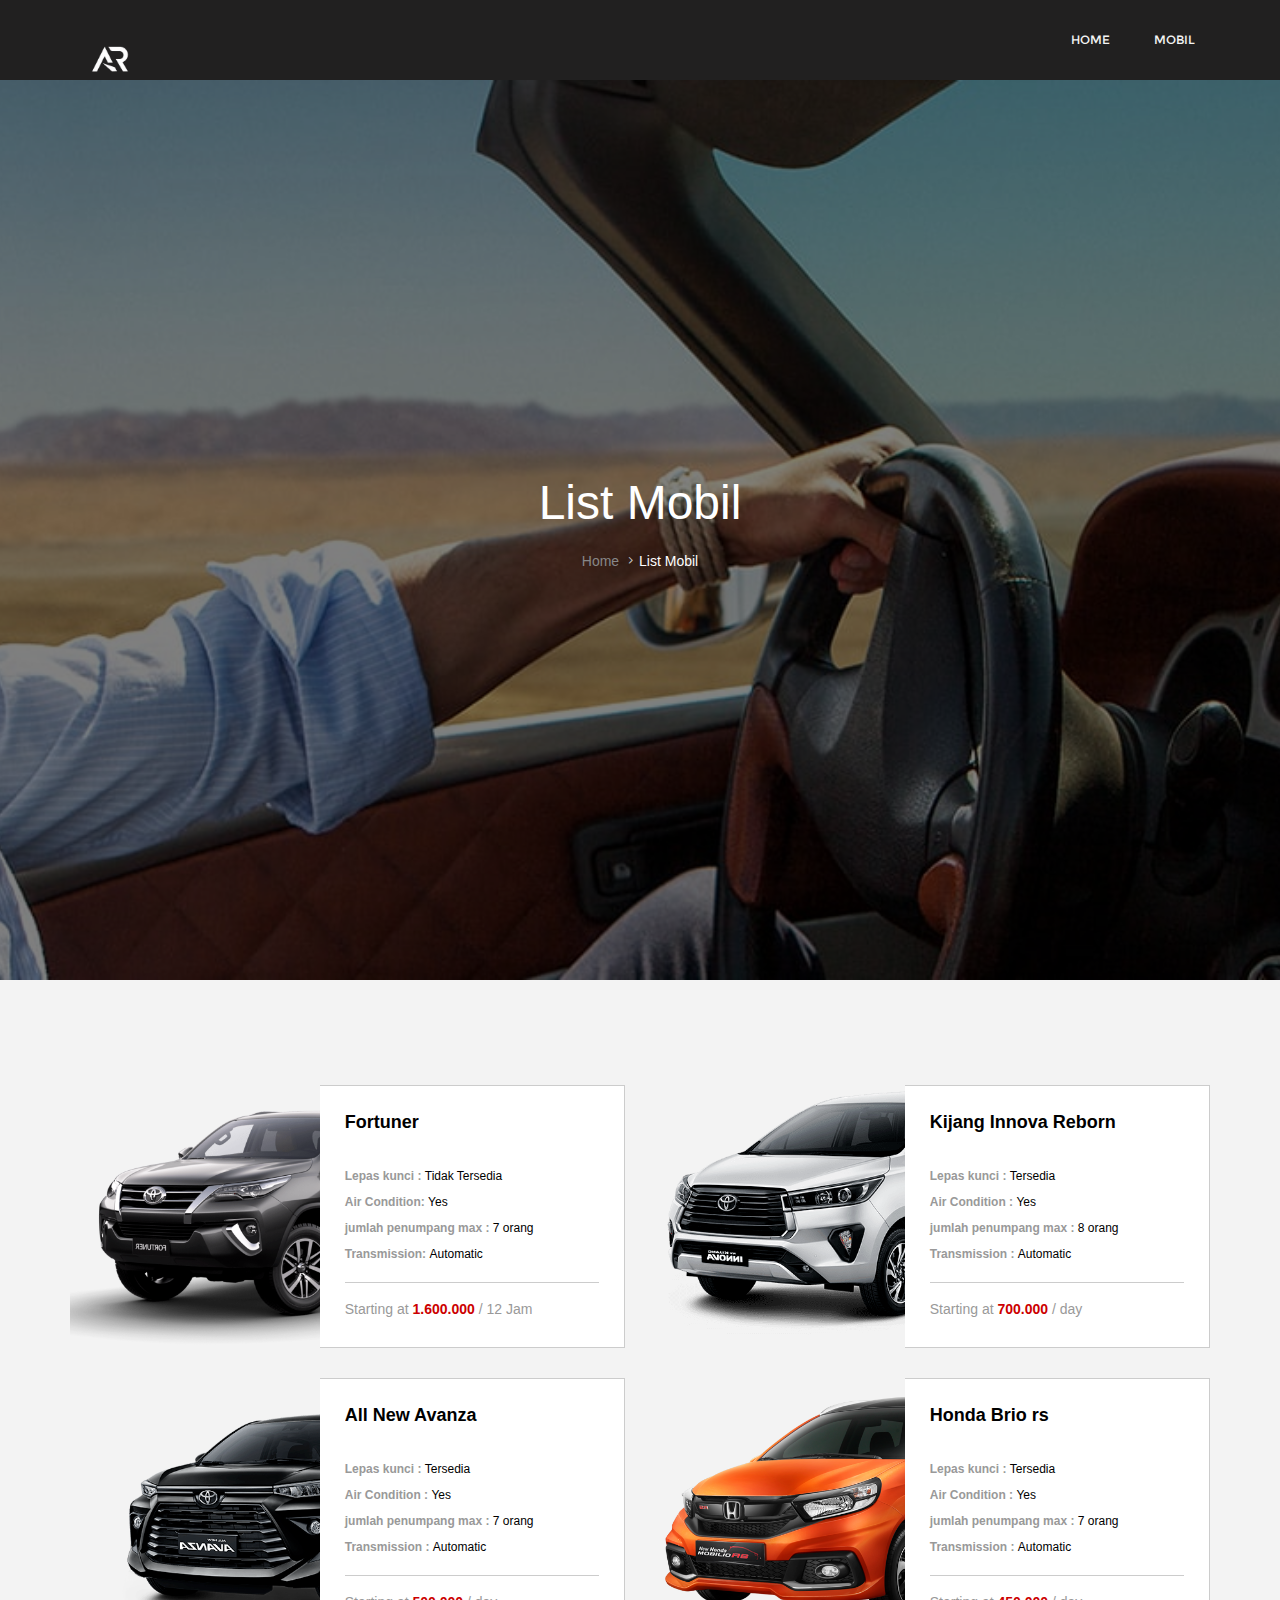
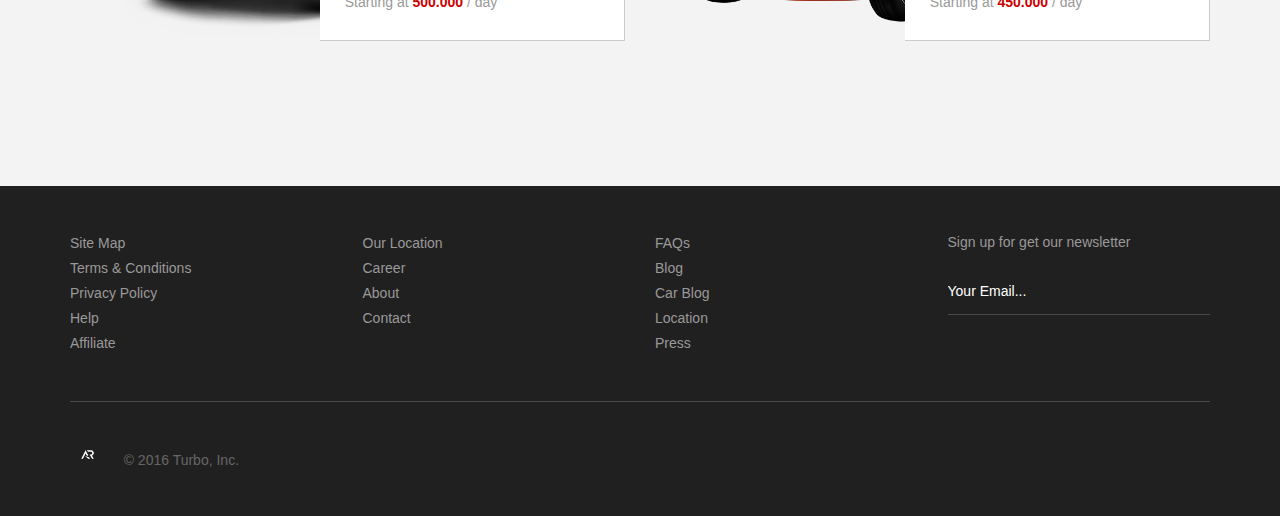
==== car-listing-list.html @ 5e35bd70 "change banner" ====
<!DOCTYPE html>
<html lang="en">
  <head>
    <meta charset="UTF-8">
    <meta http-equiv="X-UA-Compatible" content="IE=edge">
    <meta name="viewport" content="width=device-width, initial-scale=1">
    <title>Andina Rental</title>
    <!-- Google fonts -->
    <link rel="stylesheet" href="css/turbo.style.css">
    <!-- HTML5 shim and Respond.js for IE8 support of HTML5 elements and media queries -->
    <!-- WARNING: Respond.js doesn't work if you view the page via file:// -->
    <!--[if lt IE 9]>
      <script src="https://oss.maxcdn.com/html5shiv/3.7.2/html5shiv.min.js"></script>
      <script src="https://oss.maxcdn.com/respond/1.4.2/respond.min.js"></script>
    <![endif]-->
  </head>
  <body>
    <div id="fakeloader">
      <div class="spinner5">
        <div class="cube1"></div>
        <div class="cube2"></div>
      </div>
    </div>
    <div id="main-wrapper">
      <header class="header">
        <nav class="navbar navbar-default" id="sticker">
          <div class="container">
            <!-- Brand and toggle get grouped for better mobile display -->
            <div class="navbar-header">
              <button type="button" class="navbar-toggle collapsed" data-toggle="collapse" data-target="#bs-example-navbar-collapse-1" aria-expanded="false">
                <span class="sr-only">Toggle navigation</span>
                <span class="icon-bar"></span>
                <span class="icon-bar"></span>
                <span class="icon-bar"></span>
              </button>
              <a class="navbar-brand" href="index.html"><img src="./img/company-logo.png" alt=""/></a>
            </div>

            <!-- Collect the nav links, forms, and other content for toggling -->
            <div class="collapse navbar-collapse" id="bs-example-navbar-collapse-1">
              <ul class="nav navbar-nav navbar-right">
                <li class="dropdown">
                  <a href="index.html" class="dropdown-toggle" data-toggle="dropdown" role="button"
                                                                                      aria-haspopup="true" aria-expanded="false">Home <span class="ion-chevron-down"></span></a>
                  <ul class="dropdown-menu">
                    <li><a href="index.html">Home</a></li>
                  </ul>
                </li>
            
                <li class="dropdown">
                  <a href="car-listing-list.html">Mobil</a>
                </li>
              </ul>
            </div><!-- /.navbar-collapse -->
          </div><!-- /.container-fluid -->
        </nav>
      </header> <!-- end header -->
      <div class="inner-page-banner" style="background: url('img/inner-banner/listing-banner.jpg') top center no-repeat; background-size: cover;">
        <div class="rq-overlay"></div>
        <div class="container">
          <div class="rq-title-container bredcrumb-title text-center">
            <h2 class="rq-title">List Mobil</h2>
            <ol class="breadcrumb rq-subtitle secondary">
              <li><a href="#">Home</a></li>
              <li class="active">List Mobil</li>
            </ol>
          </div>
        </div>
      </div> <!-- /. inner pagebanner -->
      <div class="rq-page-content">
        <div class="rq-content-block gray-bg small-padding-top">
          <div class="container">
            
            

            <div class="rq-car-listing-wrapper">
              <div class="rq-listing-choose rq-listing-list">
                <div class="row">
                  <div class="col-md-4 col-sm-6">
                    <div class="listing-single">
                      <div class="listing-img">
                        <img src="img/car-listing-grid/car1.png" alt="">
                      </div>
                      <div class="listing-details">
                        <h5 class="car-brand">FORTUNER</h5>
                        <h3 class="car-name"><a href="#">Fortuner</a></h3>
                        <ul class="rating-list">
                          <li><i class="ion-star"></i></li>
                          <li><i class="ion-star"></i></li>
                          <li><i class="ion-star"></i></li>
                          <li><i class="ion-star"></i></li>
                          <li><i class="ion-star"></i></li>
                        </ul>
                        <ul>
                          <li>Lepas kunci : <span>Tidak Tersedia</span></li>
                          <li>Air Condition: <span>Yes</span></li>
                          <li>jumlah penumpang max : <span>7 orang</span></li>
                          <li>Transmission: <span>Automatic</span></li>
                        </ul>
                        <div class="listing-footer">
                          <span>
                            Starting at <span class="price">1.600.000</span> / 12 Jam
                          </span>
                        </div>

                      </div>
                    </div>
                  </div>
                  <div class="col-md-4 col-sm-6">
                    <div class="listing-single">
                      <div class="listing-img">
                        <img src="img/car-listing-grid/car2.png" alt="">
                      </div>
                      <div class="listing-details">
                        <h5 class="car-brand">Kijang</h5>
                        <h3 class="car-name"><a href="#">Kijang Innova Reborn</a></h3>
                        <ul class="rating-list">
                          <li><i class="ion-star"></i></li>
                          <li><i class="ion-star"></i></li>
                          <li><i class="ion-star"></i></li>
                          <li><i class="ion-star"></i></li>
                          <li><i class="ion-star"></i></li>
                        </ul>
                        <ul>
                          <li>Lepas kunci : <span>Tersedia</span></li>
                          <li>Air Condition : <span>Yes</span></li>
                          <li>jumlah penumpang max : <span>8 orang</span></li>
                          <li>Transmission : <span>Automatic</span></li>
                        </ul>
                        <div class="listing-footer">
                      
                          <span>
                            Starting at <span class="price">700.000</span> / day
                          </span>
                        </div>

                      </div>
                    </div>
                  </div>
                  <div class="col-md-4 col-sm-6">
                    <div class="listing-single">
                      <div class="listing-img">
                        <img src="img/car-listing-grid/car3.png" alt="">
                      </div>
                      <div class="listing-details">
                        <h5 class="car-brand">Toyota</h5>
                        <h3 class="car-name"><a href="#">All New Avanza</a></h3>
                        <ul class="rating-list">
                          <li><i class="ion-star"></i></li>
                          <li><i class="ion-star"></i></li>
                          <li><i class="ion-star"></i></li>
                          <li><i class="ion-star"></i></li>
                          <li><i class="ion-star"></i></li>
                        </ul>
                        <ul>
                          <li>Lepas kunci : <span>Tersedia</span></li>
                          <li>Air Condition : <span>Yes</span></li>
                          <li>jumlah penumpang max : <span>7 orang</span></li>
                          <li>Transmission : <span>Automatic</span></li>
                        </ul>
                        <div class="listing-footer">
                         
                          <span>
                            Starting at <span class="price">500.000</span> / day
                          </span>
                        </div>
                      </div>
                    </div>
                  </div>
                  <div class="col-md-4 col-sm-6">
                    <div class="listing-single">
                      <div class="listing-img">
                        <img src="img/car-listing-grid/car4.png" alt="">
                      </div>
                      <div class="listing-details">
                        <h5 class="car-brand">Honda</h5>
                        <h3 class="car-name"><a href="#">Honda Brio rs</a></h3>
                        <ul class="rating-list">
                          <li><i class="ion-star"></i></li>
                          <li><i class="ion-star"></i></li>
                          <li><i class="ion-star"></i></li>
                          <li><i class="ion-star"></i></li>
                          <li><i class="ion-star"></i></li>
                        </ul>
                        <ul>
                          <li>Lepas kunci : <span>Tersedia</span></li>
                          <li>Air Condition : <span>Yes</span></li>
                          <li>jumlah penumpang max : <span>7 orang</span></li>
                          <li>Transmission : <span>Automatic</span></li>
                        </ul>
                        <div class="listing-footer">
                          <span>
                            Starting at <span class="price">450.000</span> / day
                          </span>
                        </div>

                      </div>
                    </div>
                  </div>

                      </div>
                    </div>
                  </div>
                </div>
              </div>
            </div>

          </div>
        </div>  <!-- /.rq-content-block -->
      </div>

    </div> <!-- end #main-wrapper -->
    <footer class="rq-footer">
      <div class="rq-main-footer">
        <div class="container">
          <button class="toggle-widget">Footer widget</button>
          <div class="footer-widget">
            <div class="row">
              <div class="col-md-3 col-sm-3">
                <div class="widget-list">
                  <ul>
                    <li><a href="#">Site map</a></li>
                    <li><a href="#">Terms & Conditions</a></li>
                    <li><a href="#">Privacy Policy</a></li>
                    <li><a href="#">Help</a></li>
                    <li><a href="#">Affiliate</a></li>
                  </ul>
                </div>
              </div>
              <div class="col-md-3 col-sm-3">
                <div class="widget-list">
                  <ul class="address">
                    <li><a href="#">Our Location</a></li>
                    <li><a href="#">Career</a></li>
                    <li><a href="#">About</a></li>
                    <li><a href="#">Contact</a></li>
                  </ul>
                </div>
              </div>
              <div class="col-md-3 col-sm-3">
                <div class="widget-list">
                  <ul class="address">
                    <li><a href="#">FAQs</a></li>
                    <li><a href="#">Blog</a></li>
                    <li><a href="#">Car Blog</a></li>
                    <li><a href="#">Location</a></li>
                    <li><a href="#">Press</a></li>
                  </ul>
                </div>
              </div>
              <div class="col-md-3 col-sm-3">
                <div class="widget-list">
                  <div class="rq-newsletter">
                    <h5>Sign up for get our newsletter</h5>
                    <form action="#">
                      <input class="fq-newsletter-form" type="text" placeholder="Your Email...">
                      <button class="rq-btn" type="submit"><i class="ion-android-send"></i></button>
                    </form>
                  </div>
                </div>
              </div>
            </div>
          </div>
        </div>
      </div> <!-- /.rq-main-footer -->
      <div class="rq-copyright-section">
        <div class="container">
          <div class="copyright-content">
            <p><a href="#"><img src="img/company-logo.png" alt=""></a> © 2016 <a href="#">Turbo, Inc</a>.</p>
            <ul class="list-unstyled social-list">
              <li><a href="#"><i class="fa fa-twitter"></i></a></li>
              <li><a href="#"><i class="fa fa-facebook"></i></a></li>
              <li><a href="#"><i class="fa fa-google-plus"></i></a></li>
              <li><a href="#"><i class="fa fa-linkedin"></i></a></li>
              <li><a href="#"><i class="fa fa-rss"></i></a></li>
            </ul>
          </div>
        </div>
      </div> <!-- /.rq-copyright-section -->
    </footer>
    
    <script type="text/javascript" src="js/jquery.min.js"></script>
    <script type="text/javascript" src="js/moment.min.js"></script>
    <script type="text/javascript" src="js/scripts.js" ></script>

  </body>
</html>
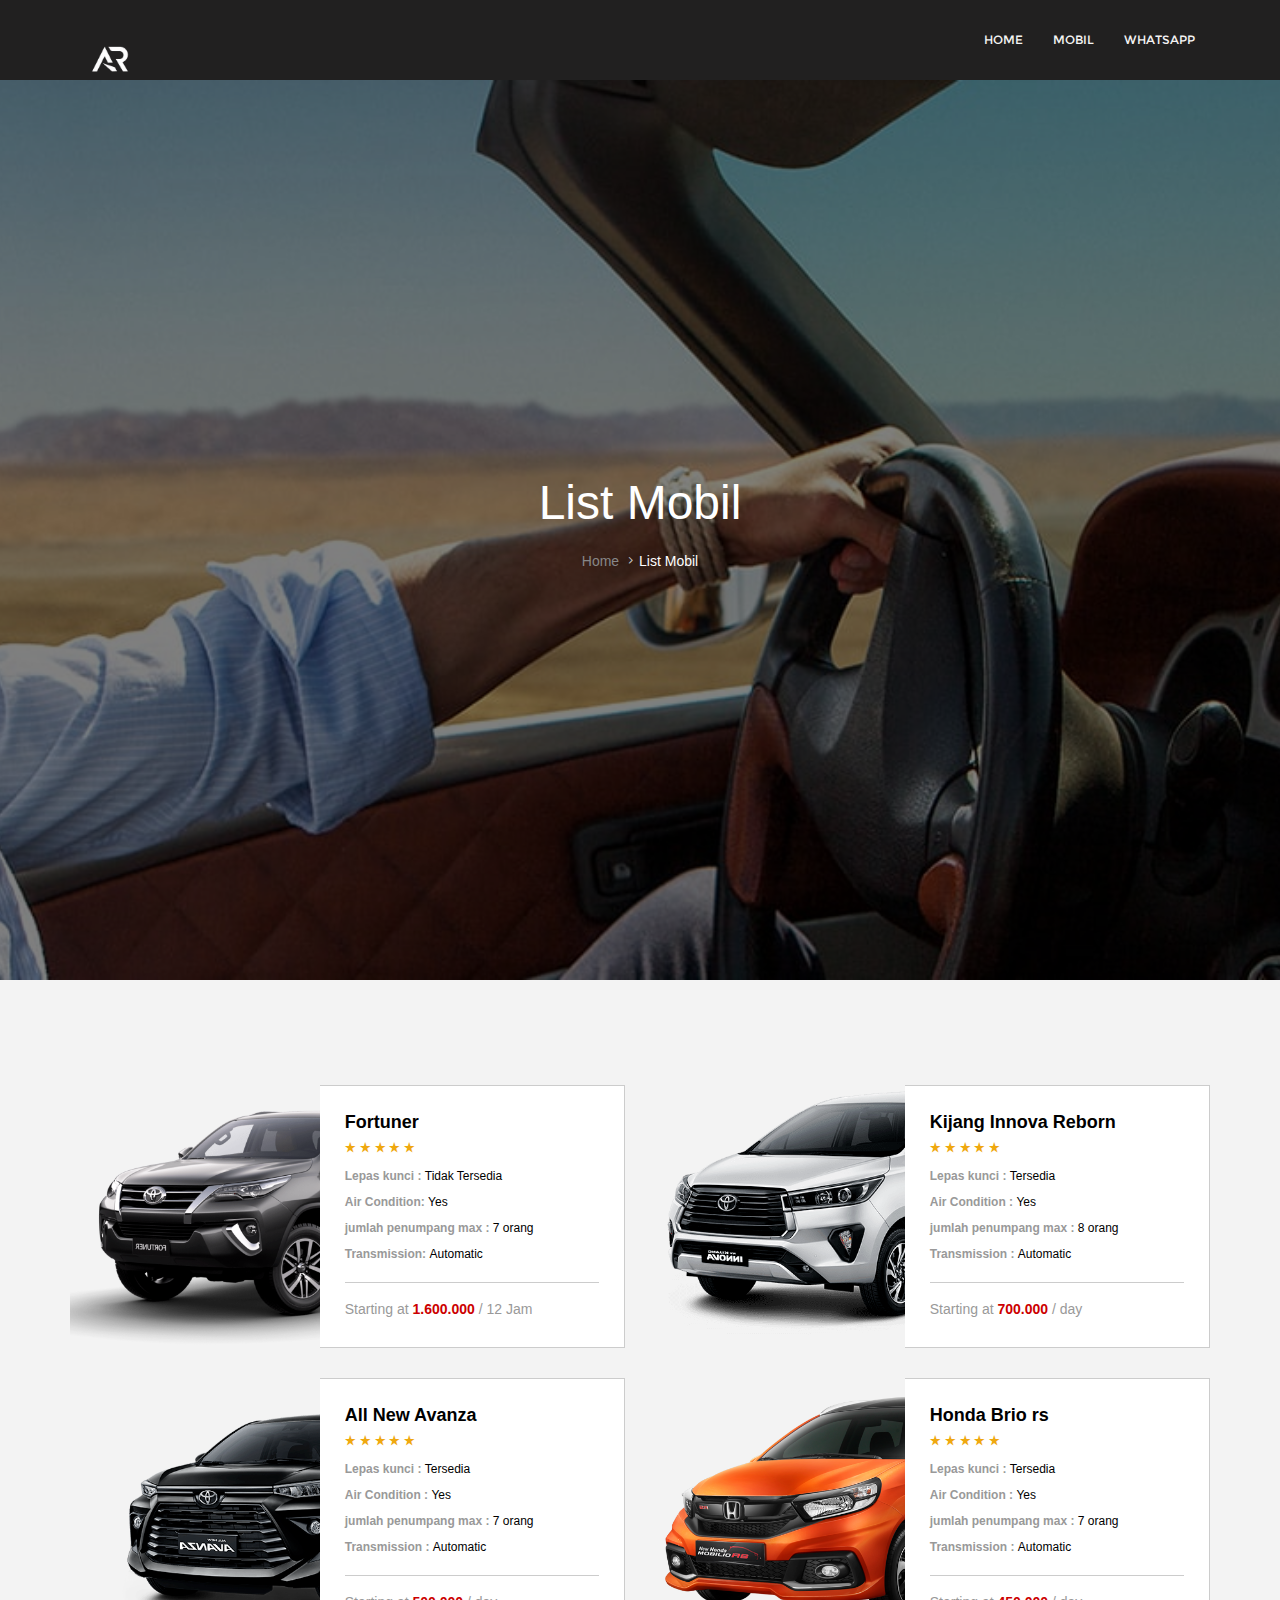
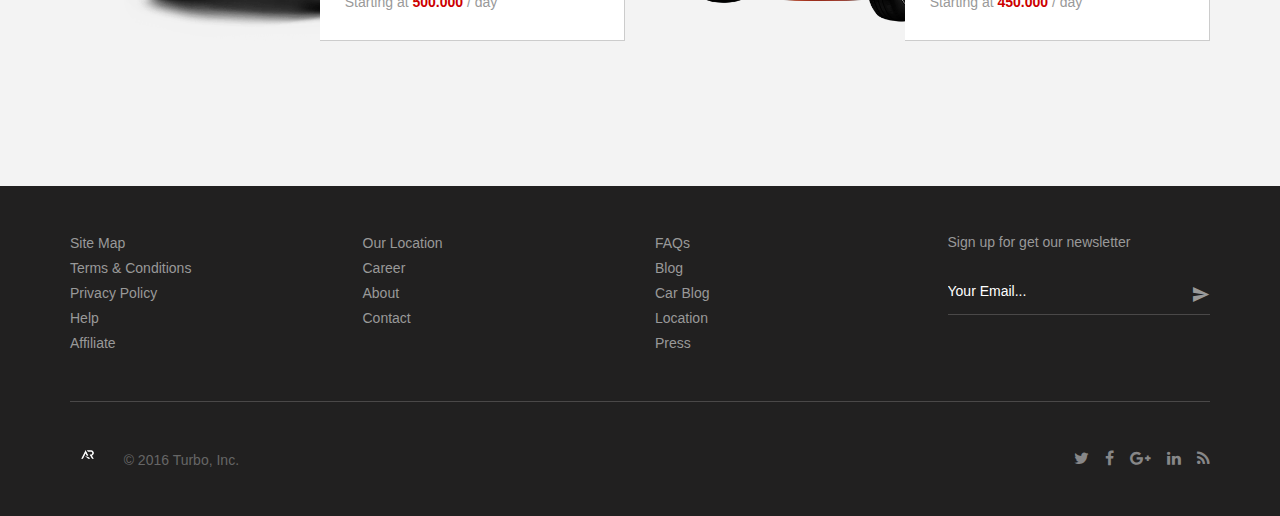
==== commit e8e8bcd9: "change banner" ====
--- a/car-listing-list.html
+++ b/car-listing-list.html
@@ -40,15 +40,13 @@
             <div class="collapse navbar-collapse" id="bs-example-navbar-collapse-1">
               <ul class="nav navbar-nav navbar-right">
                 <li class="dropdown">
-                  <a href="index.html" class="dropdown-toggle" data-toggle="dropdown" role="button"
-                                                                                      aria-haspopup="true" aria-expanded="false">Home <span class="ion-chevron-down"></span></a>
-                  <ul class="dropdown-menu">
-                    <li><a href="index.html">Home</a></li>
-                  </ul>
-                </li>
+                  <a href="index.html">Home</a>
             
                 <li class="dropdown">
                   <a href="car-listing-list.html">Mobil</a>
+
+                <li class="dropdown">
+                  <a href="https://api.whatsapp.com/send?phone=081248856655&text=Halo apakah mobil tersedia">Whatsapp</a>
                 </li>
               </ul>
             </div><!-- /.navbar-collapse -->
@@ -208,7 +206,7 @@
           </div>
         </div>  <!-- /.rq-content-block -->
       </div>
-
+      
     </div> <!-- end #main-wrapper -->
     <footer class="rq-footer">
       <div class="rq-main-footer">
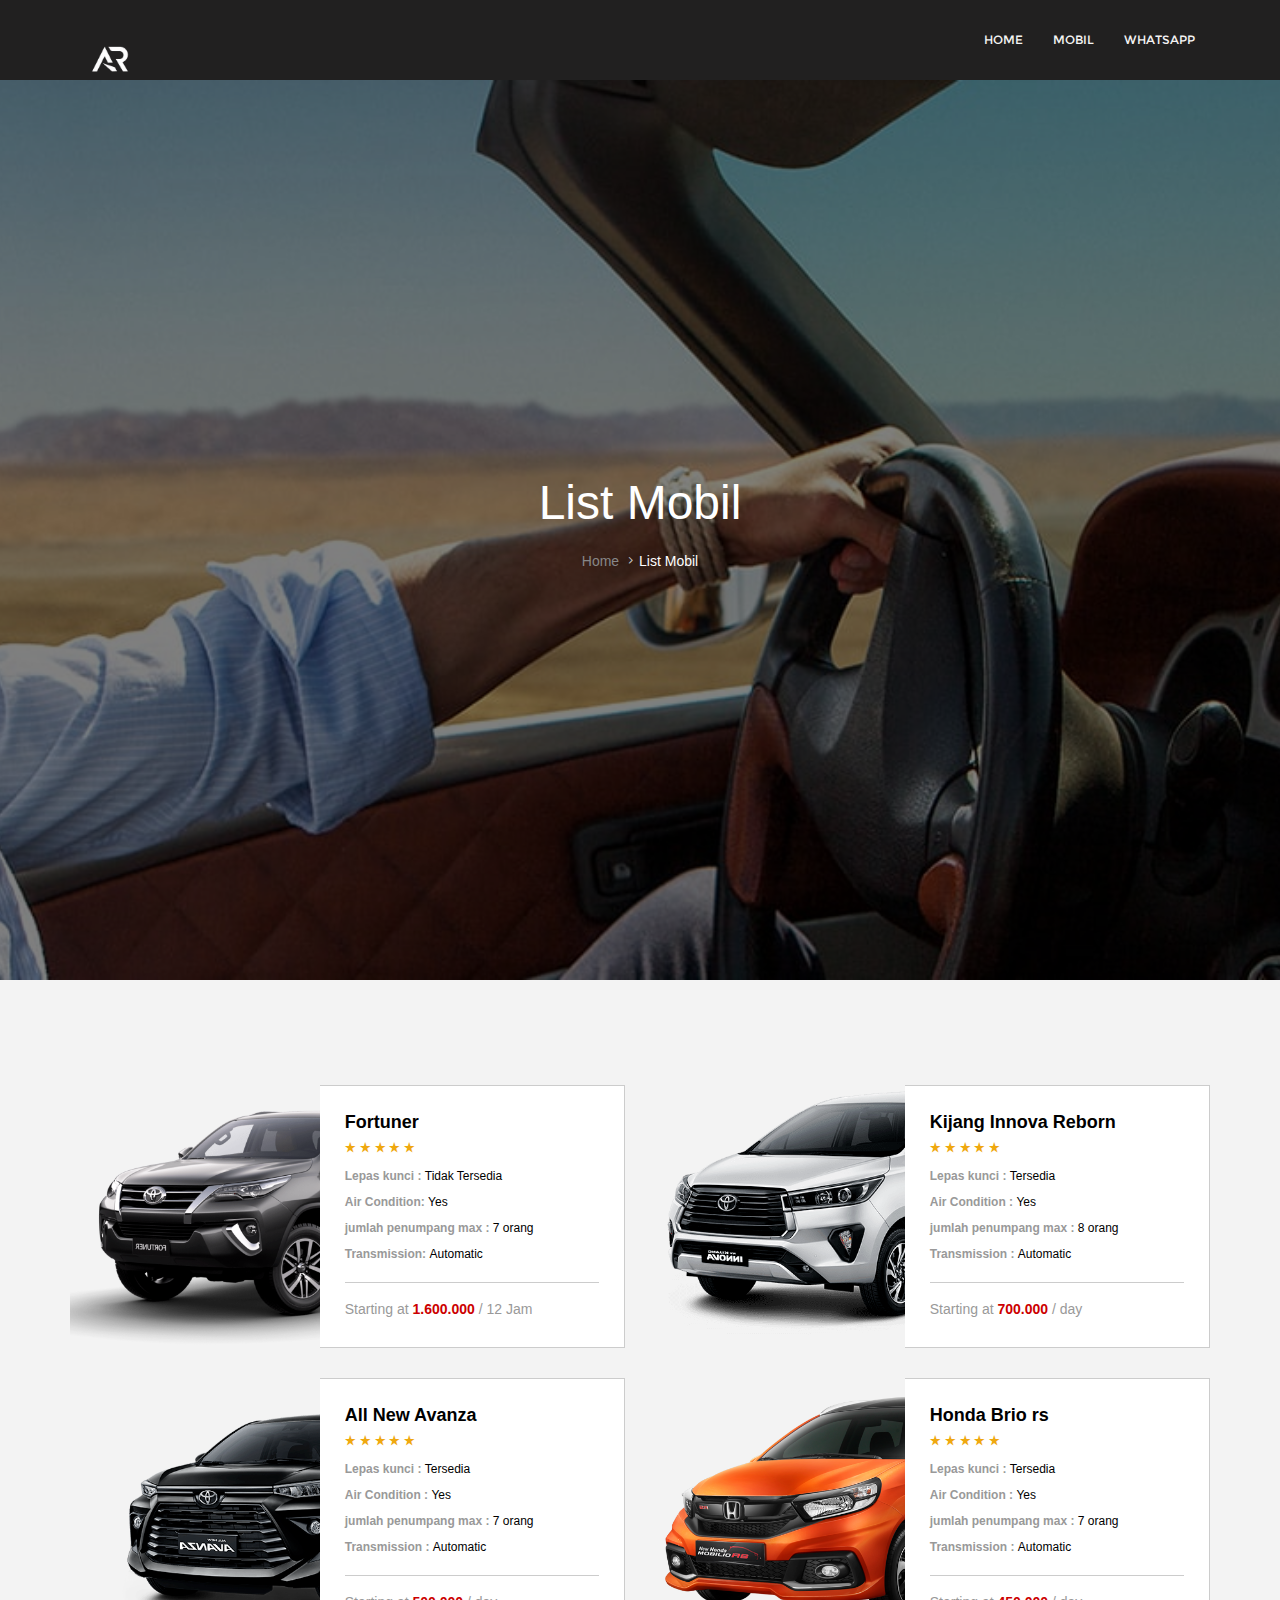
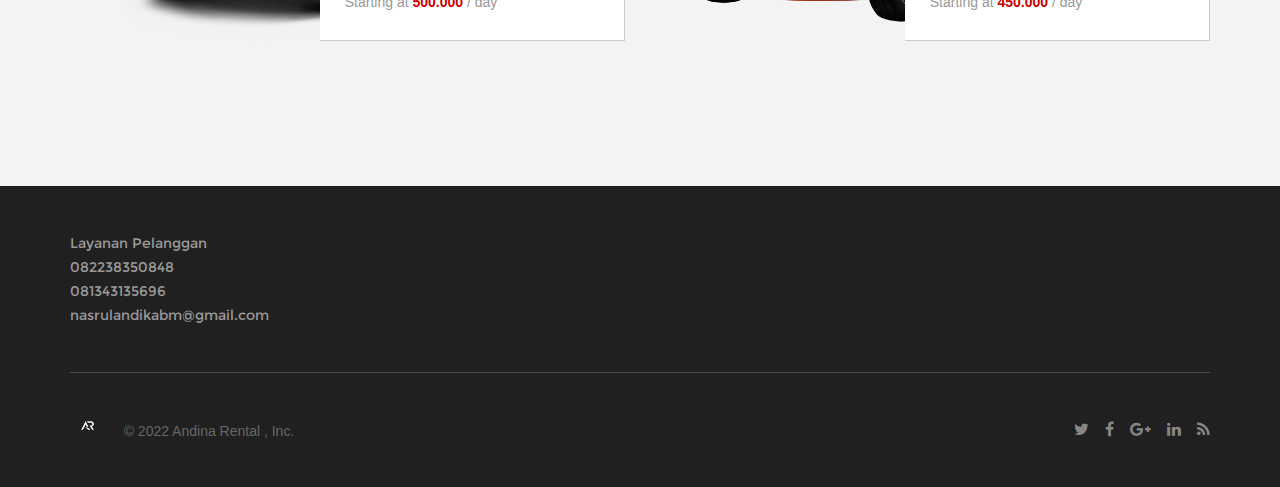
==== commit d041353a: "change footer" ====
--- a/car-listing-list.html
+++ b/car-listing-list.html
@@ -217,44 +217,11 @@
               <div class="col-md-3 col-sm-3">
                 <div class="widget-list">
                   <ul>
-                    <li><a href="#">Site map</a></li>
-                    <li><a href="#">Terms & Conditions</a></li>
-                    <li><a href="#">Privacy Policy</a></li>
-                    <li><a href="#">Help</a></li>
-                    <li><a href="#">Affiliate</a></li>
+                    <li>Layanan Pelanggan</li>
+                    <li>082238350848<br>
+                        081343135696<br>
+                        nasrulandikabm@gmail.com<br></li>
                   </ul>
-                </div>
-              </div>
-              <div class="col-md-3 col-sm-3">
-                <div class="widget-list">
-                  <ul class="address">
-                    <li><a href="#">Our Location</a></li>
-                    <li><a href="#">Career</a></li>
-                    <li><a href="#">About</a></li>
-                    <li><a href="#">Contact</a></li>
-                  </ul>
-                </div>
-              </div>
-              <div class="col-md-3 col-sm-3">
-                <div class="widget-list">
-                  <ul class="address">
-                    <li><a href="#">FAQs</a></li>
-                    <li><a href="#">Blog</a></li>
-                    <li><a href="#">Car Blog</a></li>
-                    <li><a href="#">Location</a></li>
-                    <li><a href="#">Press</a></li>
-                  </ul>
-                </div>
-              </div>
-              <div class="col-md-3 col-sm-3">
-                <div class="widget-list">
-                  <div class="rq-newsletter">
-                    <h5>Sign up for get our newsletter</h5>
-                    <form action="#">
-                      <input class="fq-newsletter-form" type="text" placeholder="Your Email...">
-                      <button class="rq-btn" type="submit"><i class="ion-android-send"></i></button>
-                    </form>
-                  </div>
                 </div>
               </div>
             </div>
@@ -264,7 +231,7 @@
       <div class="rq-copyright-section">
         <div class="container">
           <div class="copyright-content">
-            <p><a href="#"><img src="img/company-logo.png" alt=""></a> © 2016 <a href="#">Turbo, Inc</a>.</p>
+            <p><a href="#"><img src="img/company-logo.png" alt=""></a> © 2022 <a href="#">Andina Rental , Inc</a>.</p>
             <ul class="list-unstyled social-list">
               <li><a href="#"><i class="fa fa-twitter"></i></a></li>
               <li><a href="#"><i class="fa fa-facebook"></i></a></li>
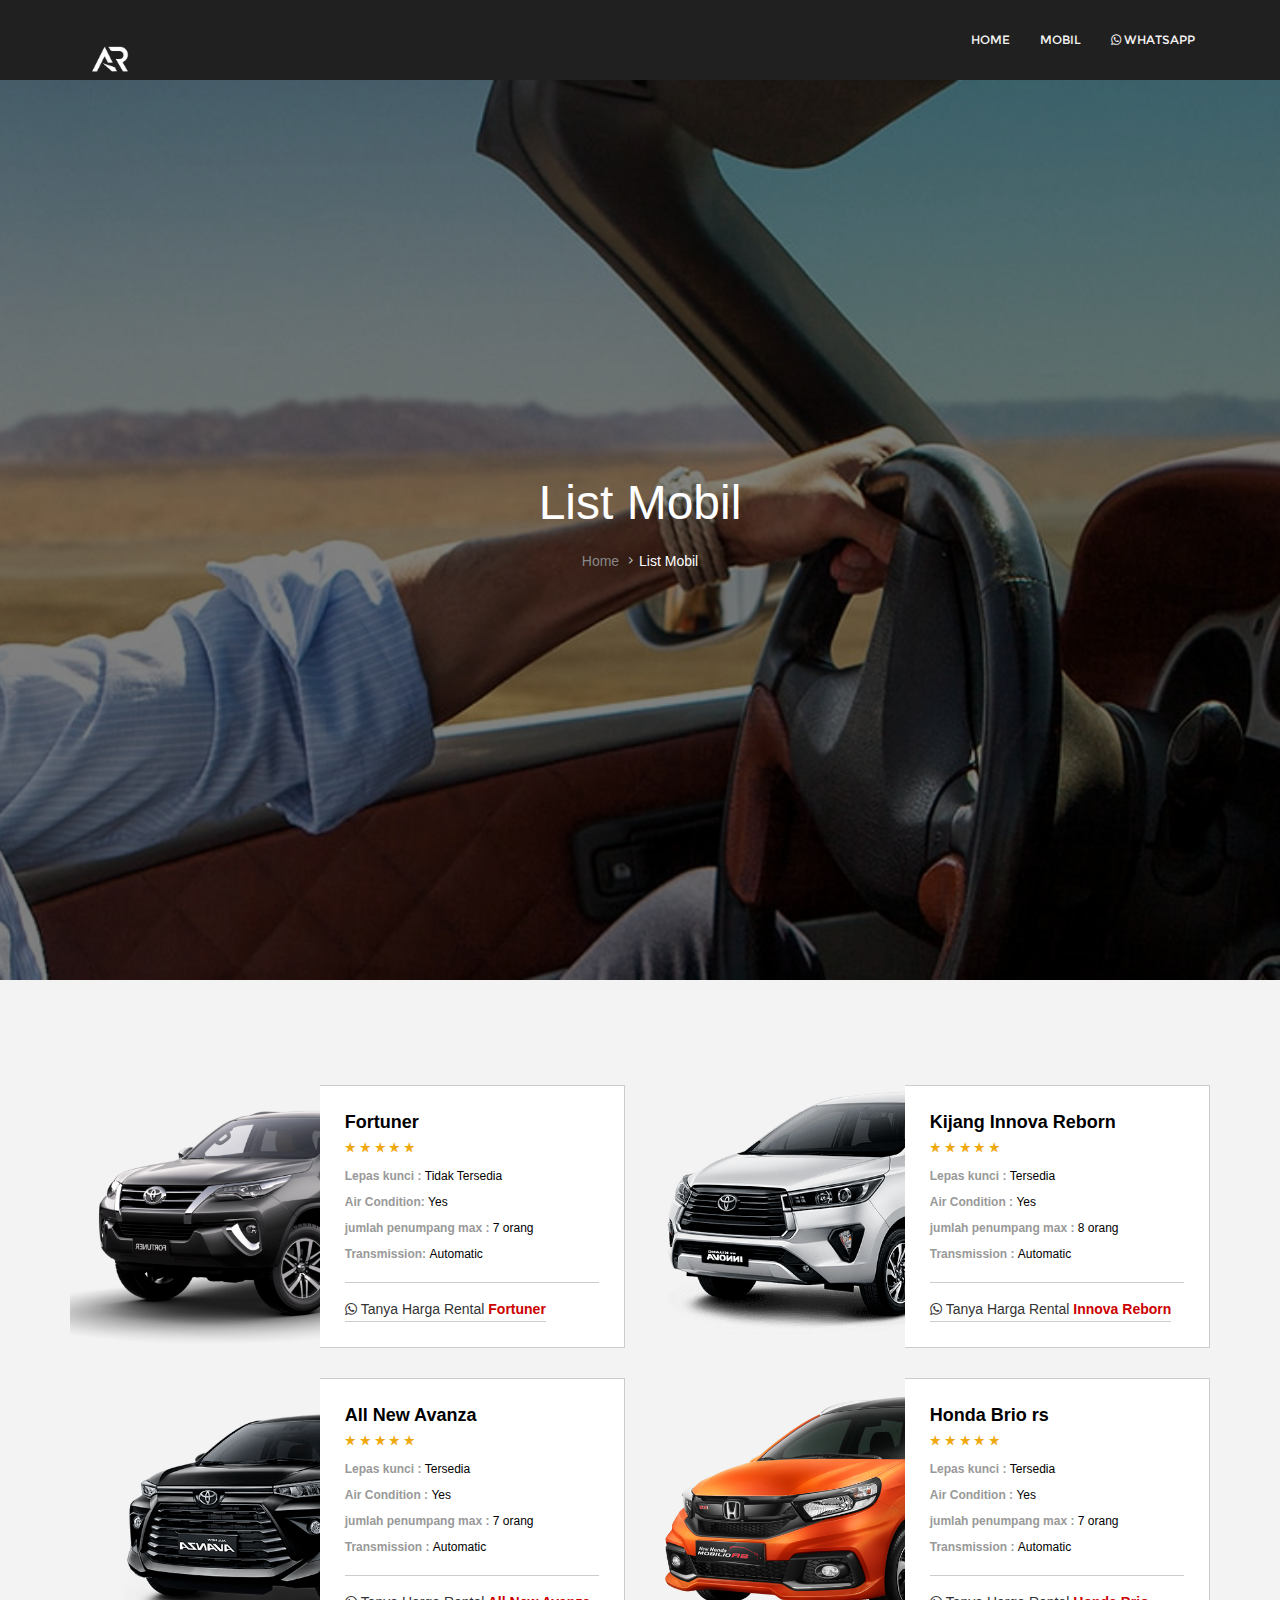
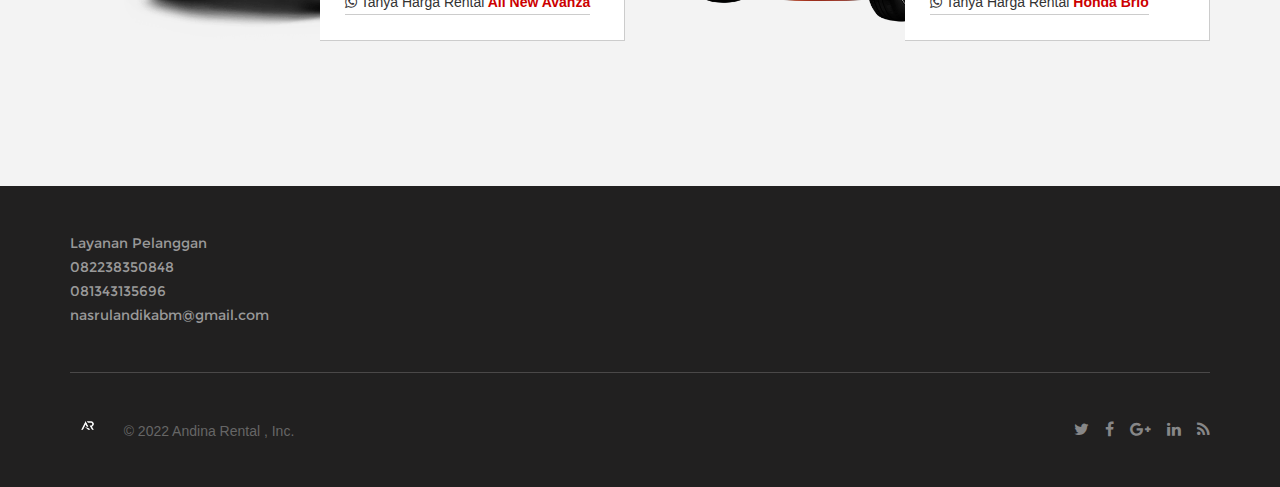
==== commit 9463cdac: "change whatsapp" ====
--- a/car-listing-list.html
+++ b/car-listing-list.html
@@ -46,7 +46,7 @@
                   <a href="car-listing-list.html">Mobil</a>
 
                 <li class="dropdown">
-                  <a href="https://api.whatsapp.com/send?phone=081248856655&text=Halo apakah mobil tersedia">Whatsapp</a>
+                  <a href="https://api.whatsapp.com/send?phone=082238350848&text=Halo apakah mobil tersedia"><i class="fa fa-whatsapp"></i>&nbsp;Whatsapp</a>
                 </li>
               </ul>
             </div><!-- /.navbar-collapse -->
@@ -97,7 +97,7 @@
                         </ul>
                         <div class="listing-footer">
                           <span>
-                            Starting at <span class="price">1.600.000</span> / 12 Jam
+                            <a href="https://api.whatsapp.com/send?phone=082238350848&text=Permisi, mau tanya harga Fortuner"><i class ="fa fa-whatsapp"></i>&nbsp;Tanya Harga Rental<span class="price"> Fortuner</span></a>
                           </span>
                         </div>
 
@@ -128,7 +128,7 @@
                         <div class="listing-footer">
                       
                           <span>
-                            Starting at <span class="price">700.000</span> / day
+                            <a href="https://api.whatsapp.com/send?phone=082238350848&text=Permisi, mau tanya harga Innova Reborn"><i class ="fa fa-whatsapp"></i>&nbsp;Tanya Harga Rental <span class="price">Innova Reborn</span></a>
                           </span>
                         </div>
 
@@ -159,7 +159,7 @@
                         <div class="listing-footer">
                          
                           <span>
-                            Starting at <span class="price">500.000</span> / day
+                            <a href="https://api.whatsapp.com/send?phone=082238350848&text=Permisi, mau tanya harga All New Avanza"><i class ="fa fa-whatsapp"></i>&nbsp;Tanya Harga Rental<span class="price"> All New Avanza</span></a>
                           </span>
                         </div>
                       </div>
@@ -188,7 +188,7 @@
                         </ul>
                         <div class="listing-footer">
                           <span>
-                            Starting at <span class="price">450.000</span> / day
+                            <a href="https://api.whatsapp.com/send?phone=082238350848&text=Permisi, mau tanya harga Honda Brio"><i class ="fa fa-whatsapp"></i>&nbsp;Tanya Harga Rental<span class="price"> Honda Brio</span></a>
                           </span>
                         </div>
 
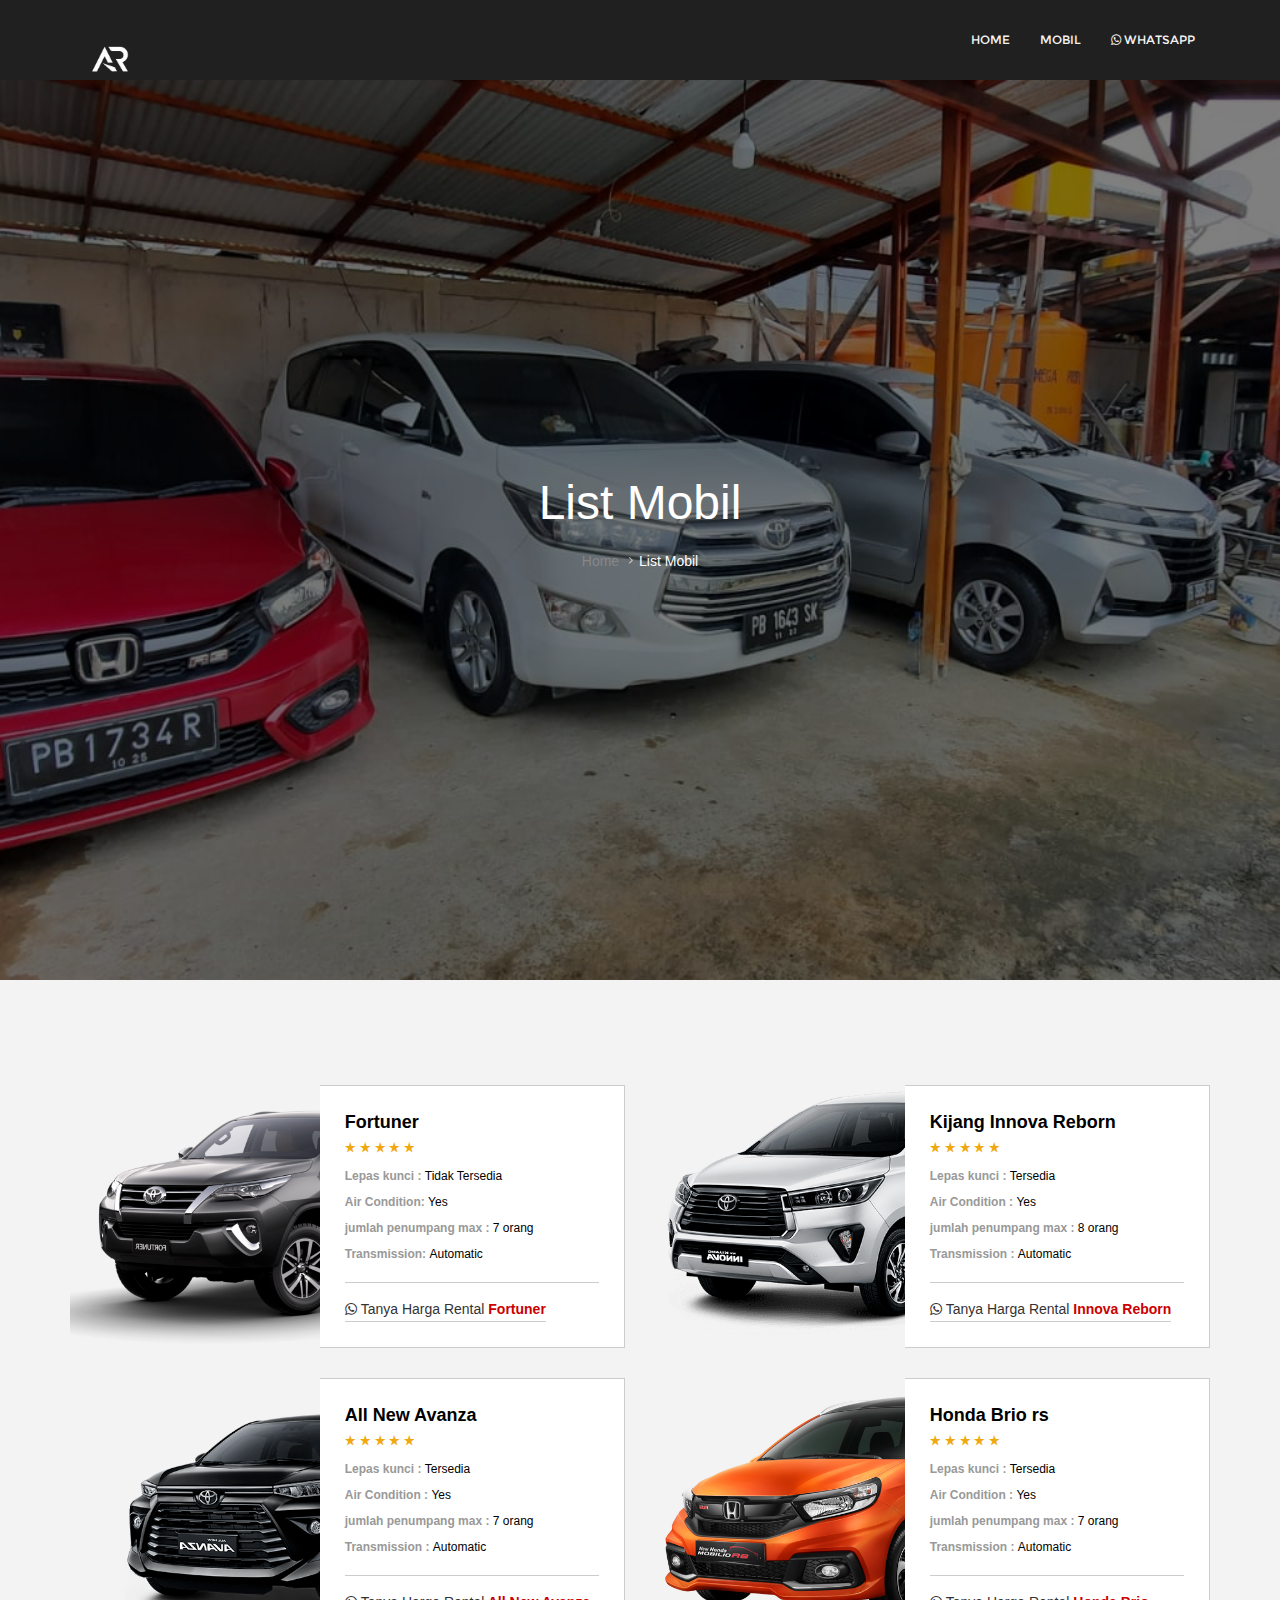
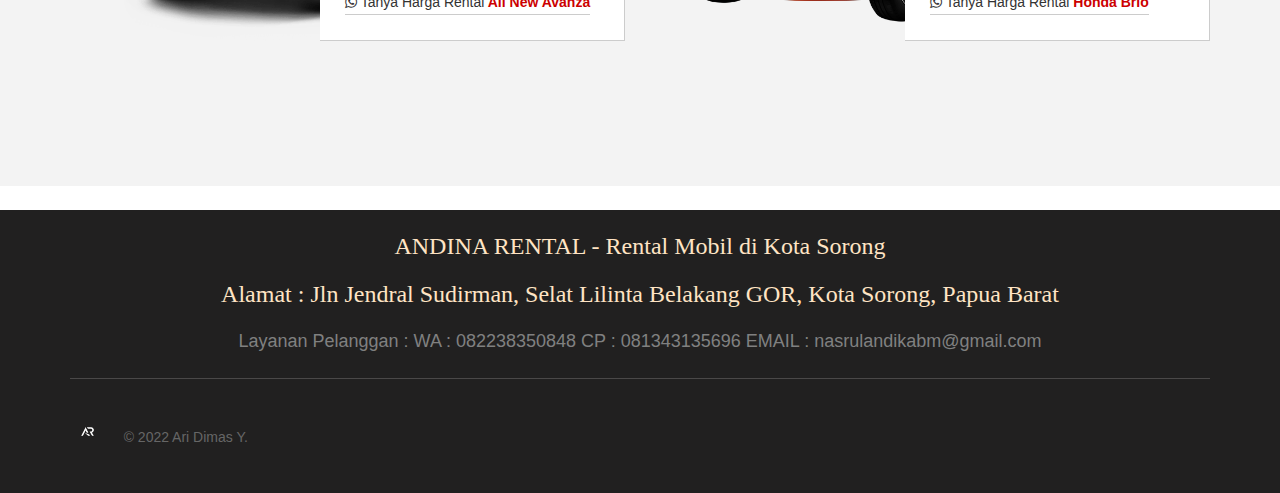
==== commit a908996c: "changing banner index" ====
--- a/car-listing-list.html
+++ b/car-listing-list.html
@@ -53,7 +53,7 @@
           </div><!-- /.container-fluid -->
         </nav>
       </header> <!-- end header -->
-      <div class="inner-page-banner" style="background: url('img/inner-banner/listing-banner.jpg') top center no-repeat; background-size: cover;">
+      <div class="inner-page-banner" style="background: url('img/inner-banner/listing-banner.jpeg') top center no-repeat; background-size: cover;">
         <div class="rq-overlay"></div>
         <div class="container">
           <div class="rq-title-container bredcrumb-title text-center">
@@ -209,36 +209,23 @@
       
     </div> <!-- end #main-wrapper -->
     <footer class="rq-footer">
-      <div class="rq-main-footer">
-        <div class="container">
-          <button class="toggle-widget">Footer widget</button>
-          <div class="footer-widget">
-            <div class="row">
-              <div class="col-md-3 col-sm-3">
-                <div class="widget-list">
-                  <ul>
-                    <li>Layanan Pelanggan</li>
-                    <li>082238350848<br>
-                        081343135696<br>
-                        nasrulandikabm@gmail.com<br></li>
-                  </ul>
-                </div>
-              </div>
-            </div>
-          </div>
-        </div>
-      </div> <!-- /.rq-main-footer -->
+      <div class="widget-list">
+        <h3 style="text-align:center;color:bisque; font-family: montserrat-bold;">
+          <br>ANDINA RENTAL - Rental Mobil di Kota Sorong<br>
+          <br>Alamat : Jln Jendral Sudirman, Selat Lilinta Belakang GOR, Kota Sorong, Papua Barat
+        </h3>
+      </div>
+            <h4 style="text-align: center;color: gray;">Layanan Pelanggan :
+            WA : 082238350848
+            CP : 081343135696
+            EMAIL : nasrulandikabm@gmail.com
+            </h4>
+          
+      </div>
       <div class="rq-copyright-section">
         <div class="container">
           <div class="copyright-content">
-            <p><a href="#"><img src="img/company-logo.png" alt=""></a> © 2022 <a href="#">Andina Rental , Inc</a>.</p>
-            <ul class="list-unstyled social-list">
-              <li><a href="#"><i class="fa fa-twitter"></i></a></li>
-              <li><a href="#"><i class="fa fa-facebook"></i></a></li>
-              <li><a href="#"><i class="fa fa-google-plus"></i></a></li>
-              <li><a href="#"><i class="fa fa-linkedin"></i></a></li>
-              <li><a href="#"><i class="fa fa-rss"></i></a></li>
-            </ul>
+            <p><a href="#"><img src="img/company-logo.png" alt=""></a> © 2022 <a href="#">Ari Dimas Y</a>.</p>
           </div>
         </div>
       </div> <!-- /.rq-copyright-section -->
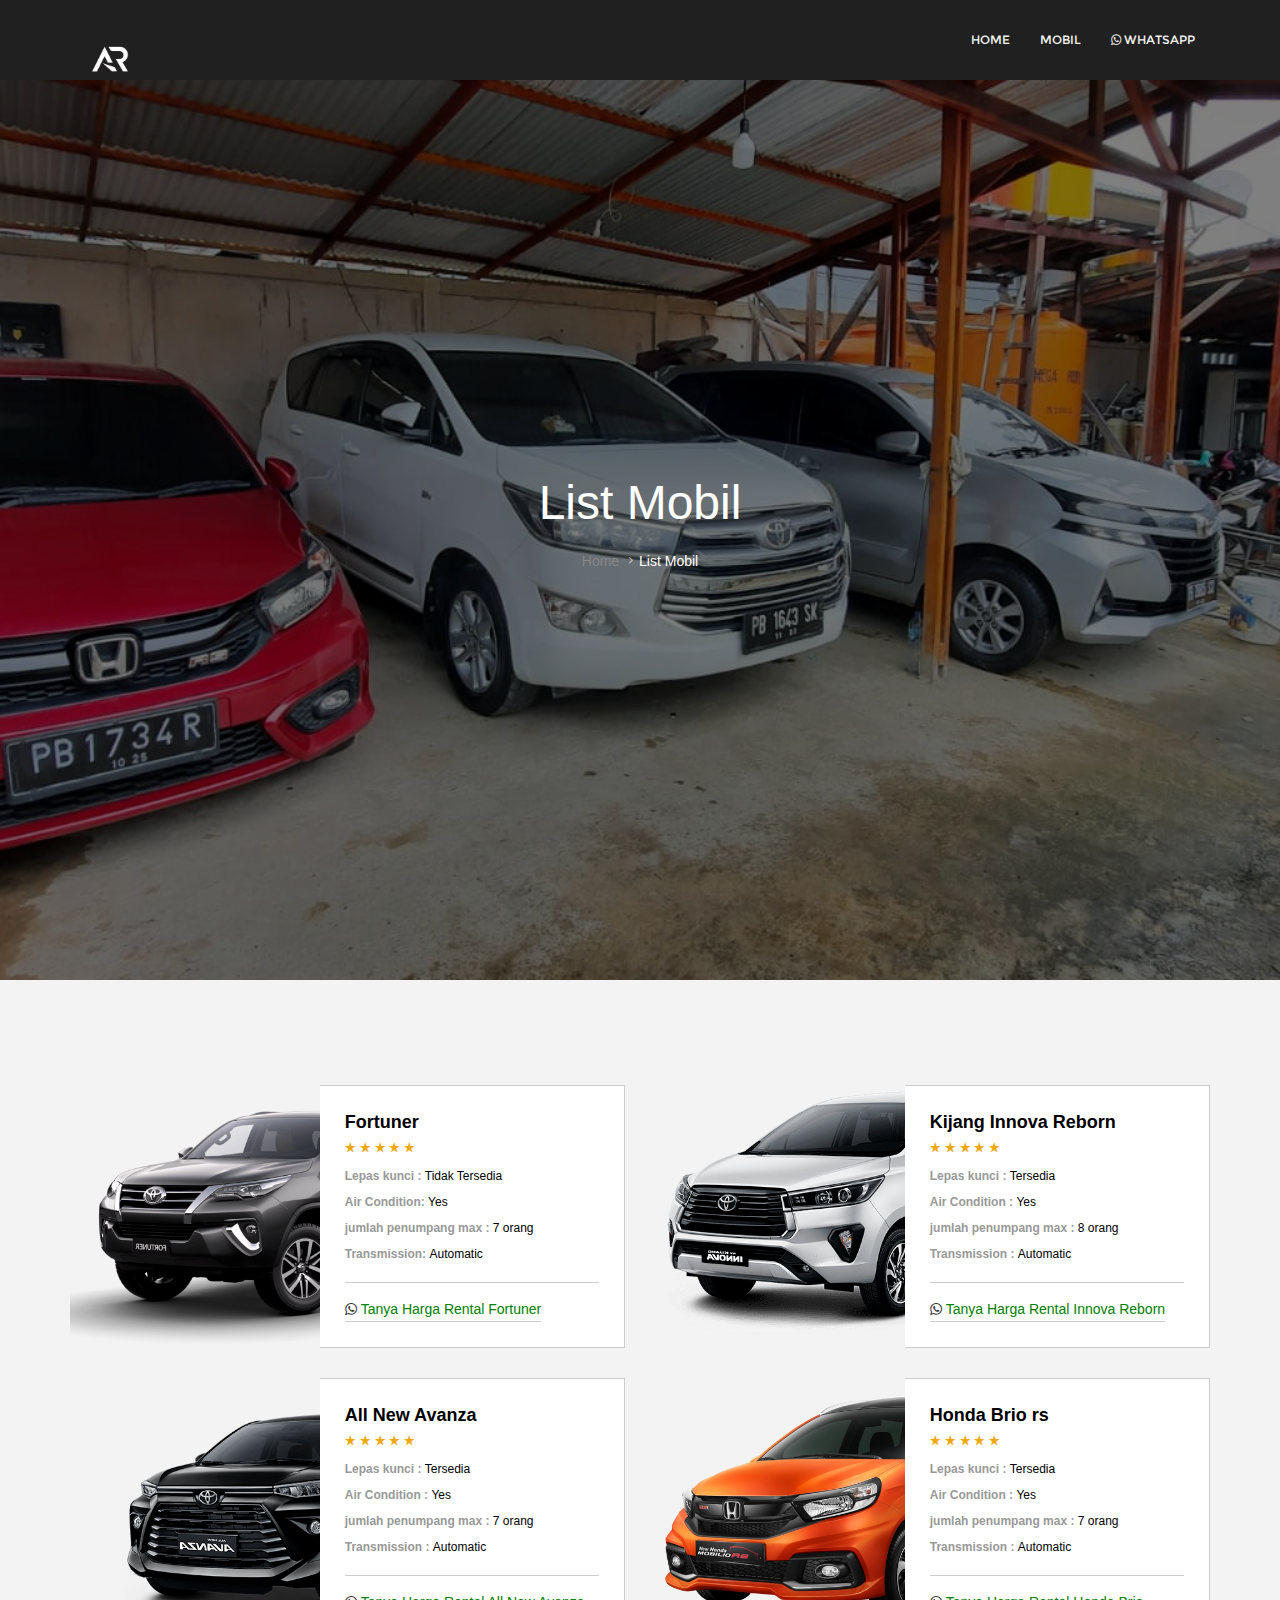
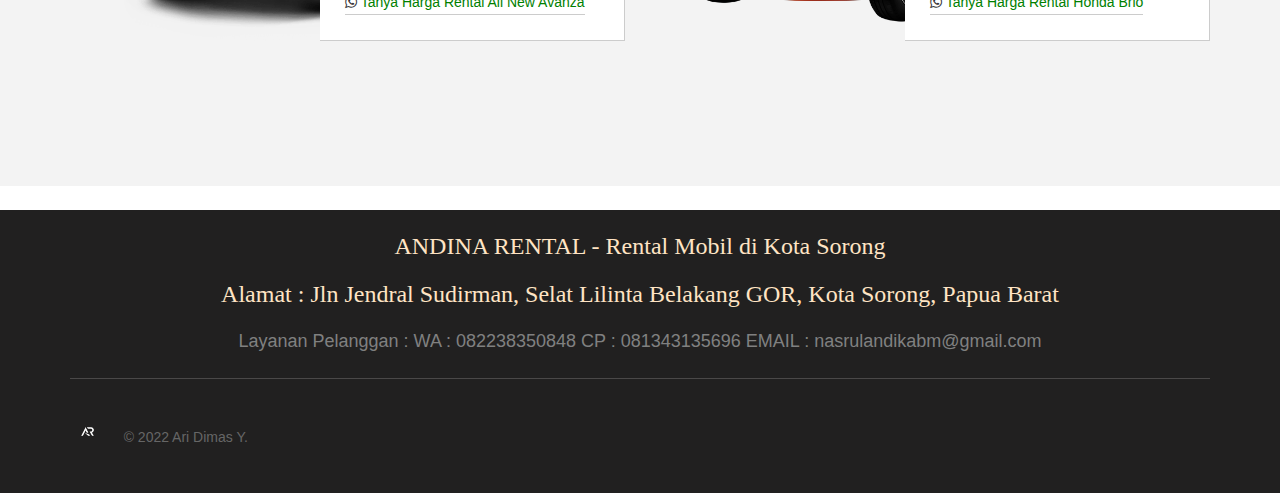
==== commit da5d018c: "change whatsapp" ====
--- a/car-listing-list.html
+++ b/car-listing-list.html
@@ -46,7 +46,7 @@
                   <a href="car-listing-list.html">Mobil</a>
 
                 <li class="dropdown">
-                  <a href="https://api.whatsapp.com/send?phone=082238350848&text=Halo apakah mobil tersedia"><i class="fa fa-whatsapp"></i>&nbsp;Whatsapp</a>
+                  <a href="https://api.whatsapp.com/send?phone=6282238350848&text=Halo apakah mobil tersedia"><i class="fa fa-whatsapp"></i>&nbsp;Whatsapp</a>
                 </li>
               </ul>
             </div><!-- /.navbar-collapse -->
@@ -97,7 +97,7 @@
                         </ul>
                         <div class="listing-footer">
                           <span>
-                            <a href="https://api.whatsapp.com/send?phone=082238350848&text=Permisi, mau tanya harga Fortuner"><i class ="fa fa-whatsapp"></i>&nbsp;Tanya Harga Rental<span class="price"> Fortuner</span></a>
+                            <a href="https://api.whatsapp.com/send?phone=6282238350848&text=Permisi, mau tanya harga Fortuner"><i class ="fa fa-whatsapp"></i>&nbsp;<span style="border: 10px;color: green;">Tanya Harga Rental Fortuner</span></a>
                           </span>
                         </div>
 
@@ -128,7 +128,7 @@
                         <div class="listing-footer">
                       
                           <span>
-                            <a href="https://api.whatsapp.com/send?phone=082238350848&text=Permisi, mau tanya harga Innova Reborn"><i class ="fa fa-whatsapp"></i>&nbsp;Tanya Harga Rental <span class="price">Innova Reborn</span></a>
+                            <a href="https://api.whatsapp.com/send?phone=6282238350848&text=Permisi, mau tanya harga Innova Reborn"><i class ="fa fa-whatsapp"></i>&nbsp;<span style="color: green;">Tanya Harga Rental Innova Reborn</span></a>
                           </span>
                         </div>
 
@@ -159,7 +159,7 @@
                         <div class="listing-footer">
                          
                           <span>
-                            <a href="https://api.whatsapp.com/send?phone=082238350848&text=Permisi, mau tanya harga All New Avanza"><i class ="fa fa-whatsapp"></i>&nbsp;Tanya Harga Rental<span class="price"> All New Avanza</span></a>
+                            <a href="https://api.whatsapp.com/send?phone=6282238350848&text=Permisi, mau tanya harga All New Avanza"><i class ="fa fa-whatsapp"></i>&nbsp;<span style="color: green;">Tanya Harga Rental All New Avanza</span></a>
                           </span>
                         </div>
                       </div>
@@ -188,7 +188,7 @@
                         </ul>
                         <div class="listing-footer">
                           <span>
-                            <a href="https://api.whatsapp.com/send?phone=082238350848&text=Permisi, mau tanya harga Honda Brio"><i class ="fa fa-whatsapp"></i>&nbsp;Tanya Harga Rental<span class="price"> Honda Brio</span></a>
+                            <a href="https://api.whatsapp.com/send?phone=6282238350848&text=Permisi, mau tanya harga Honda Brio"><i class ="fa fa-whatsapp"></i>&nbsp;<span style="color: green;">Tanya Harga Rental Honda Brio</span></a>
                           </span>
                         </div>
 
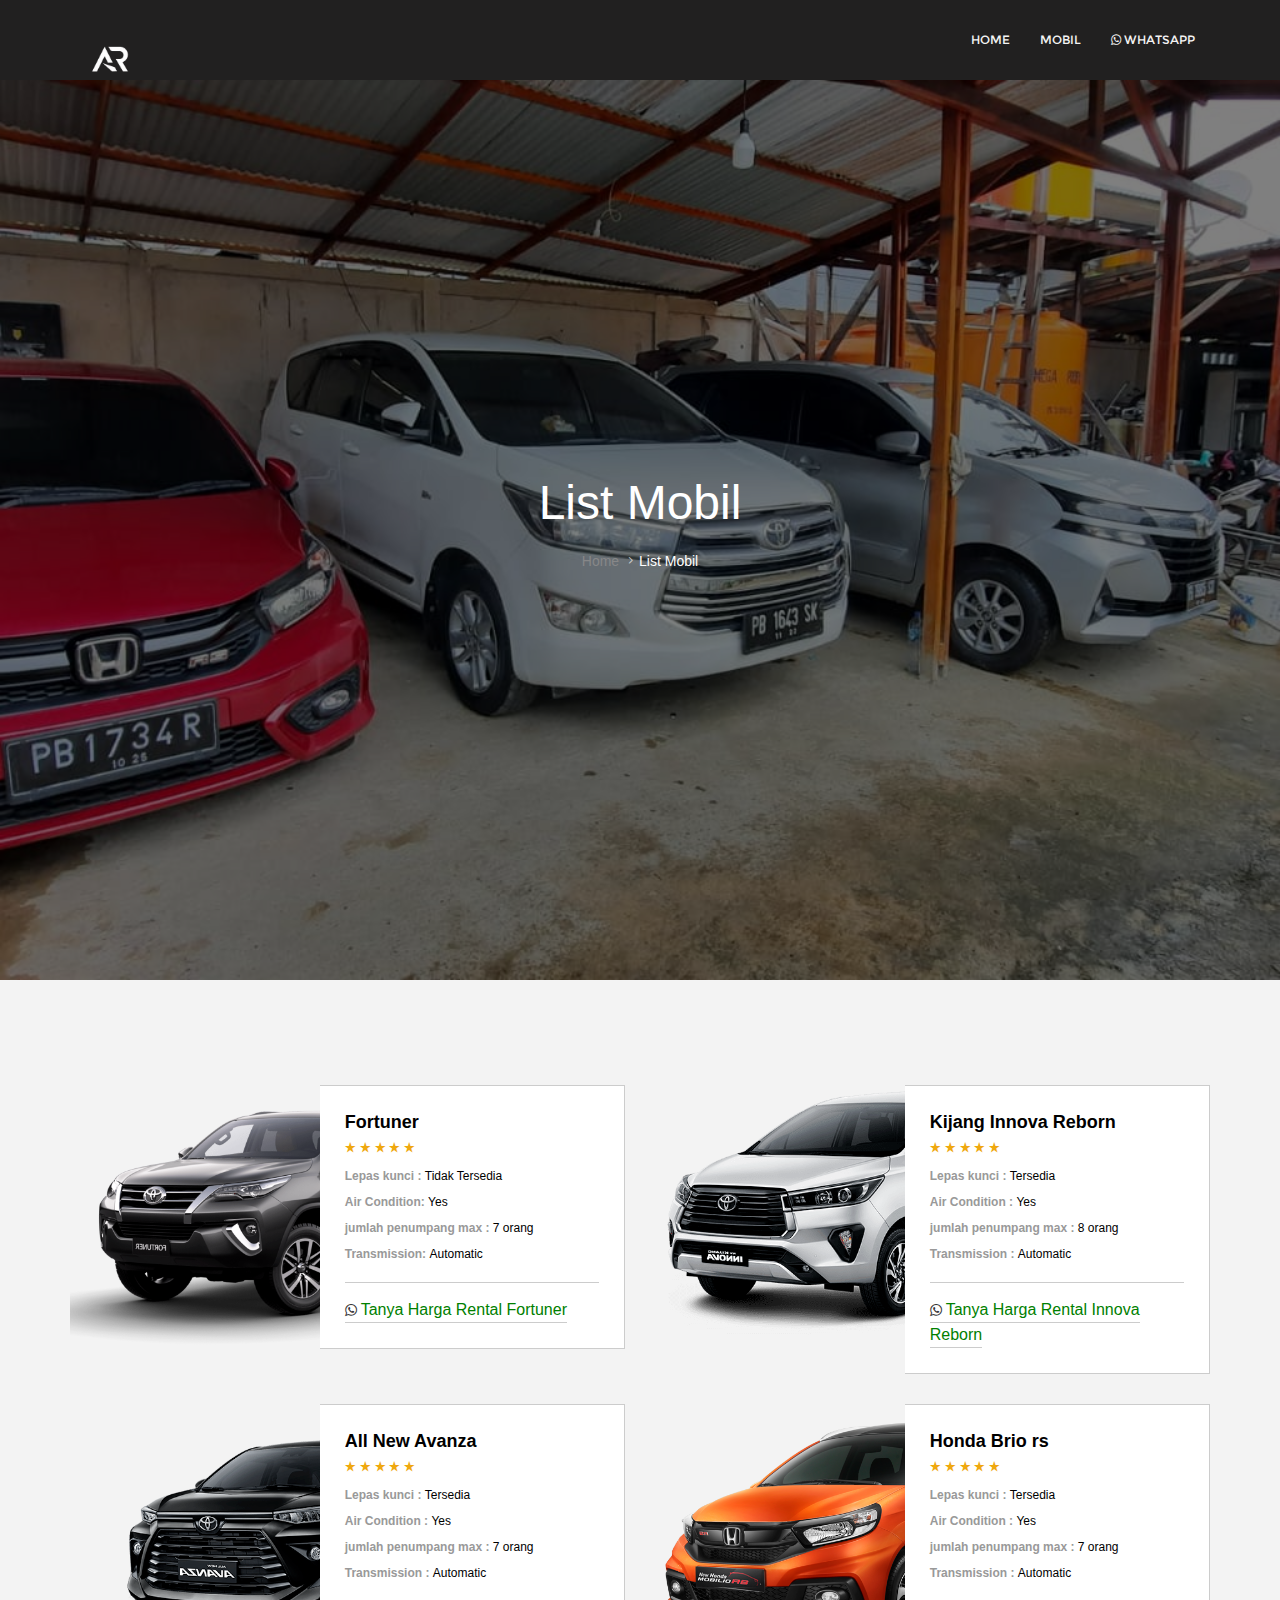
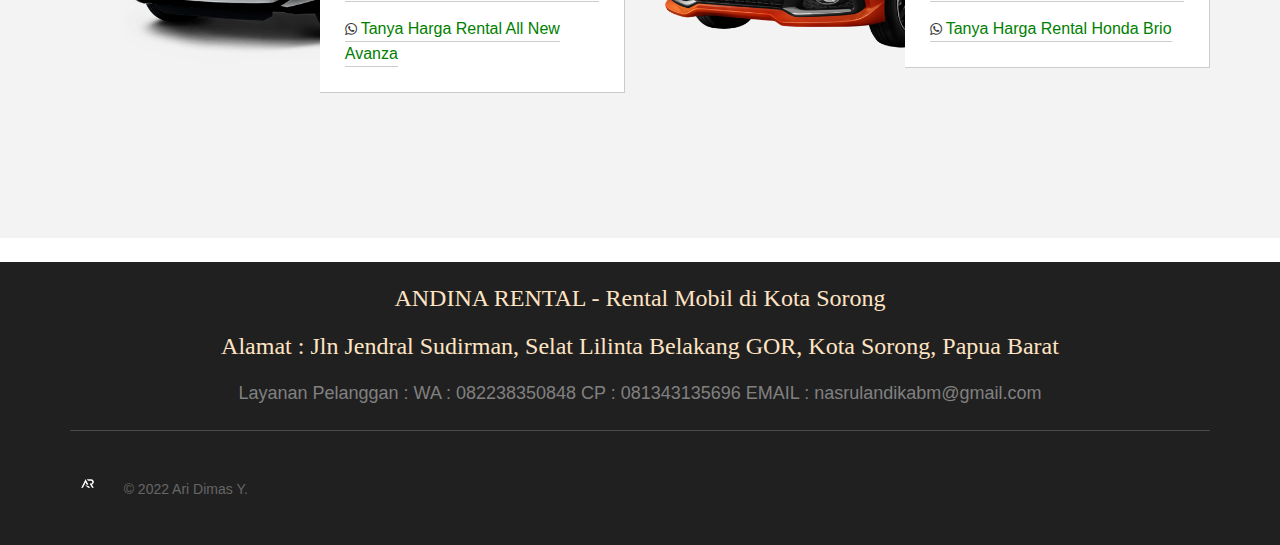
==== commit 2c1d8ca4: "change whatsapp" ====
--- a/car-listing-list.html
+++ b/car-listing-list.html
@@ -97,7 +97,7 @@
                         </ul>
                         <div class="listing-footer">
                           <span>
-                            <a href="https://api.whatsapp.com/send?phone=6282238350848&text=Permisi, mau tanya harga Fortuner"><i class ="fa fa-whatsapp"></i>&nbsp;<span style="border: 10px;color: green;">Tanya Harga Rental Fortuner</span></a>
+                            <a href="https://api.whatsapp.com/send?phone=6282238350848&text=Permisi, mau tanya harga Fortuner"><i class ="fa fa-whatsapp"></i>&nbsp;<span style="font-size: medium ; color: green;">Tanya Harga Rental Fortuner</span></a>
                           </span>
                         </div>
 
@@ -128,7 +128,7 @@
                         <div class="listing-footer">
                       
                           <span>
-                            <a href="https://api.whatsapp.com/send?phone=6282238350848&text=Permisi, mau tanya harga Innova Reborn"><i class ="fa fa-whatsapp"></i>&nbsp;<span style="color: green;">Tanya Harga Rental Innova Reborn</span></a>
+                            <a href="https://api.whatsapp.com/send?phone=6282238350848&text=Permisi, mau tanya harga Innova Reborn"><i class ="fa fa-whatsapp"></i>&nbsp;<span style="font-size: medium ;color: green;">Tanya Harga Rental Innova Reborn</span></a>
                           </span>
                         </div>
 
@@ -159,7 +159,7 @@
                         <div class="listing-footer">
                          
                           <span>
-                            <a href="https://api.whatsapp.com/send?phone=6282238350848&text=Permisi, mau tanya harga All New Avanza"><i class ="fa fa-whatsapp"></i>&nbsp;<span style="color: green;">Tanya Harga Rental All New Avanza</span></a>
+                            <a href="https://api.whatsapp.com/send?phone=6282238350848&text=Permisi, mau tanya harga All New Avanza"><i class ="fa fa-whatsapp"></i>&nbsp;<span style="font-size: medium;color: green;">Tanya Harga Rental All New Avanza</span></a>
                           </span>
                         </div>
                       </div>
@@ -188,7 +188,7 @@
                         </ul>
                         <div class="listing-footer">
                           <span>
-                            <a href="https://api.whatsapp.com/send?phone=6282238350848&text=Permisi, mau tanya harga Honda Brio"><i class ="fa fa-whatsapp"></i>&nbsp;<span style="color: green;">Tanya Harga Rental Honda Brio</span></a>
+                            <a href="https://api.whatsapp.com/send?phone=6282238350848&text=Permisi, mau tanya harga Honda Brio"><i class ="fa fa-whatsapp"></i>&nbsp;<span style="font-size: medium; color: green;">Tanya Harga Rental Honda Brio</span></a>
                           </span>
                         </div>
 
